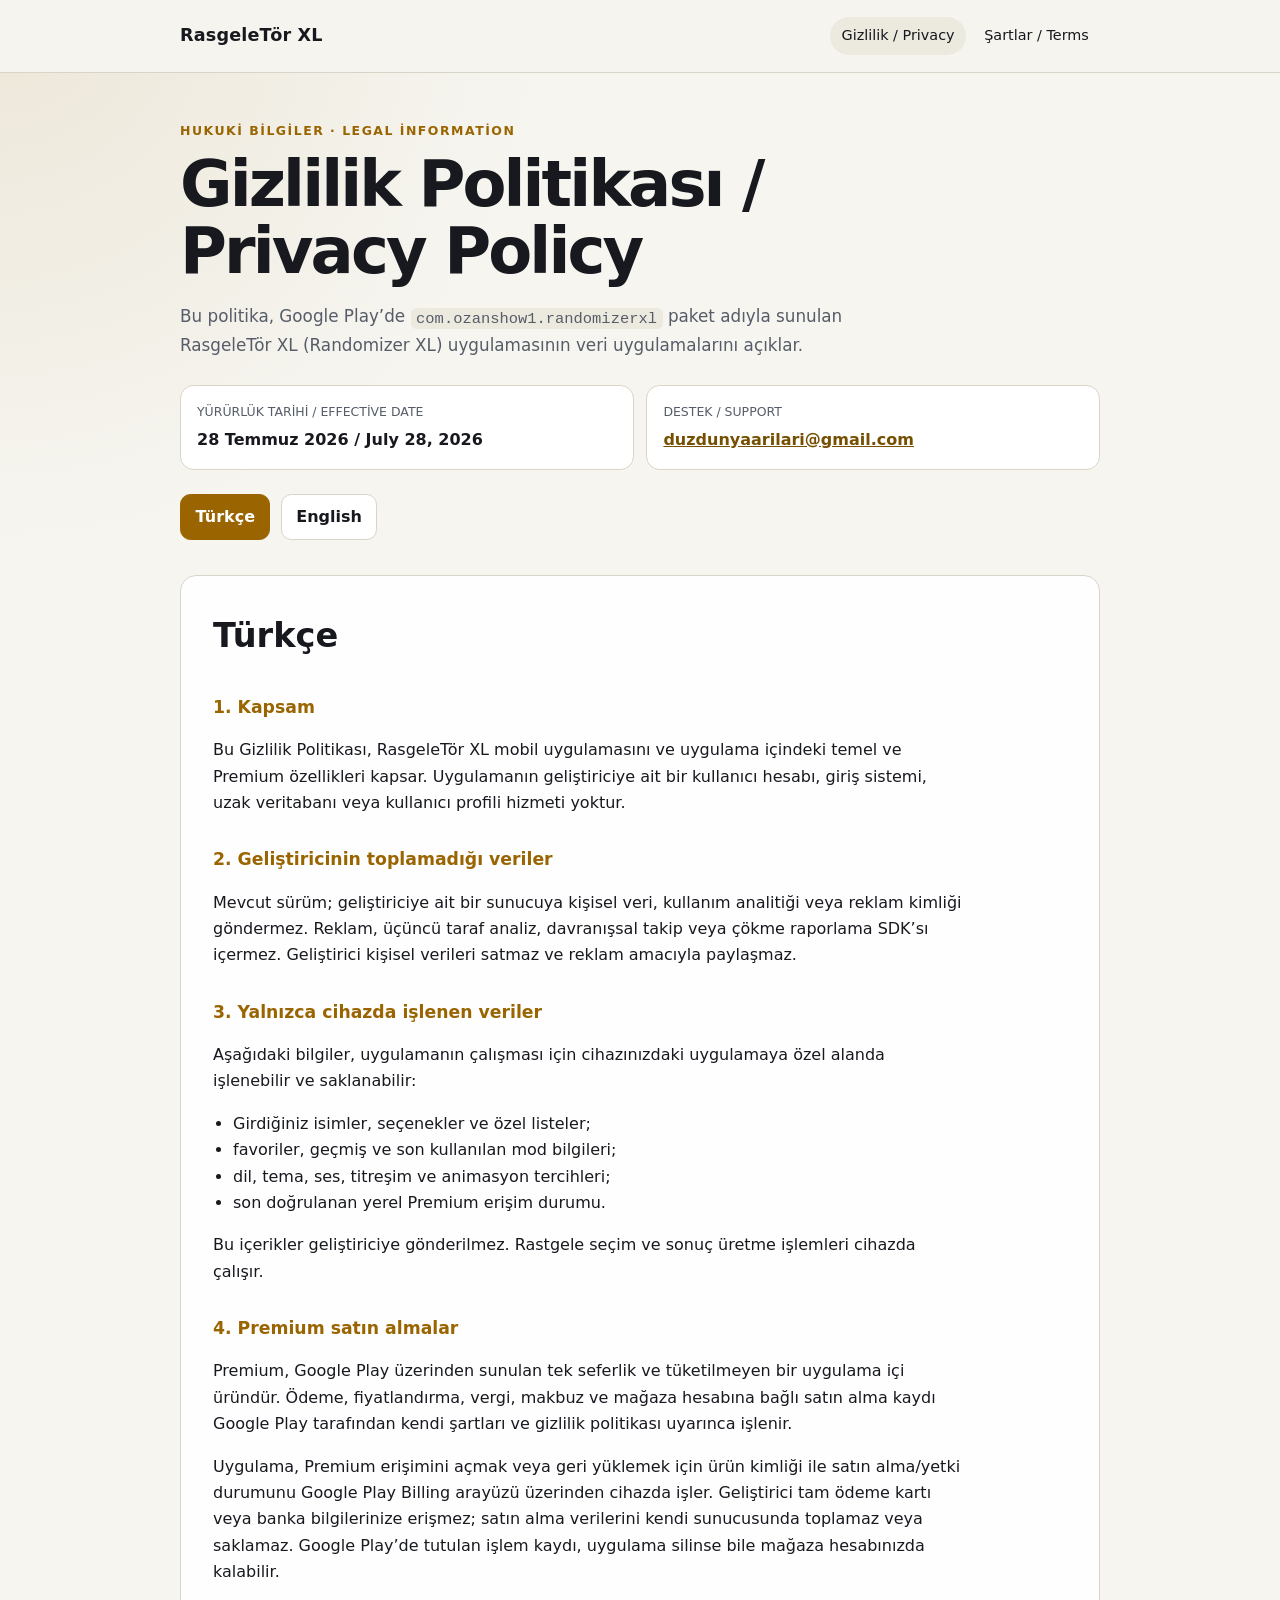
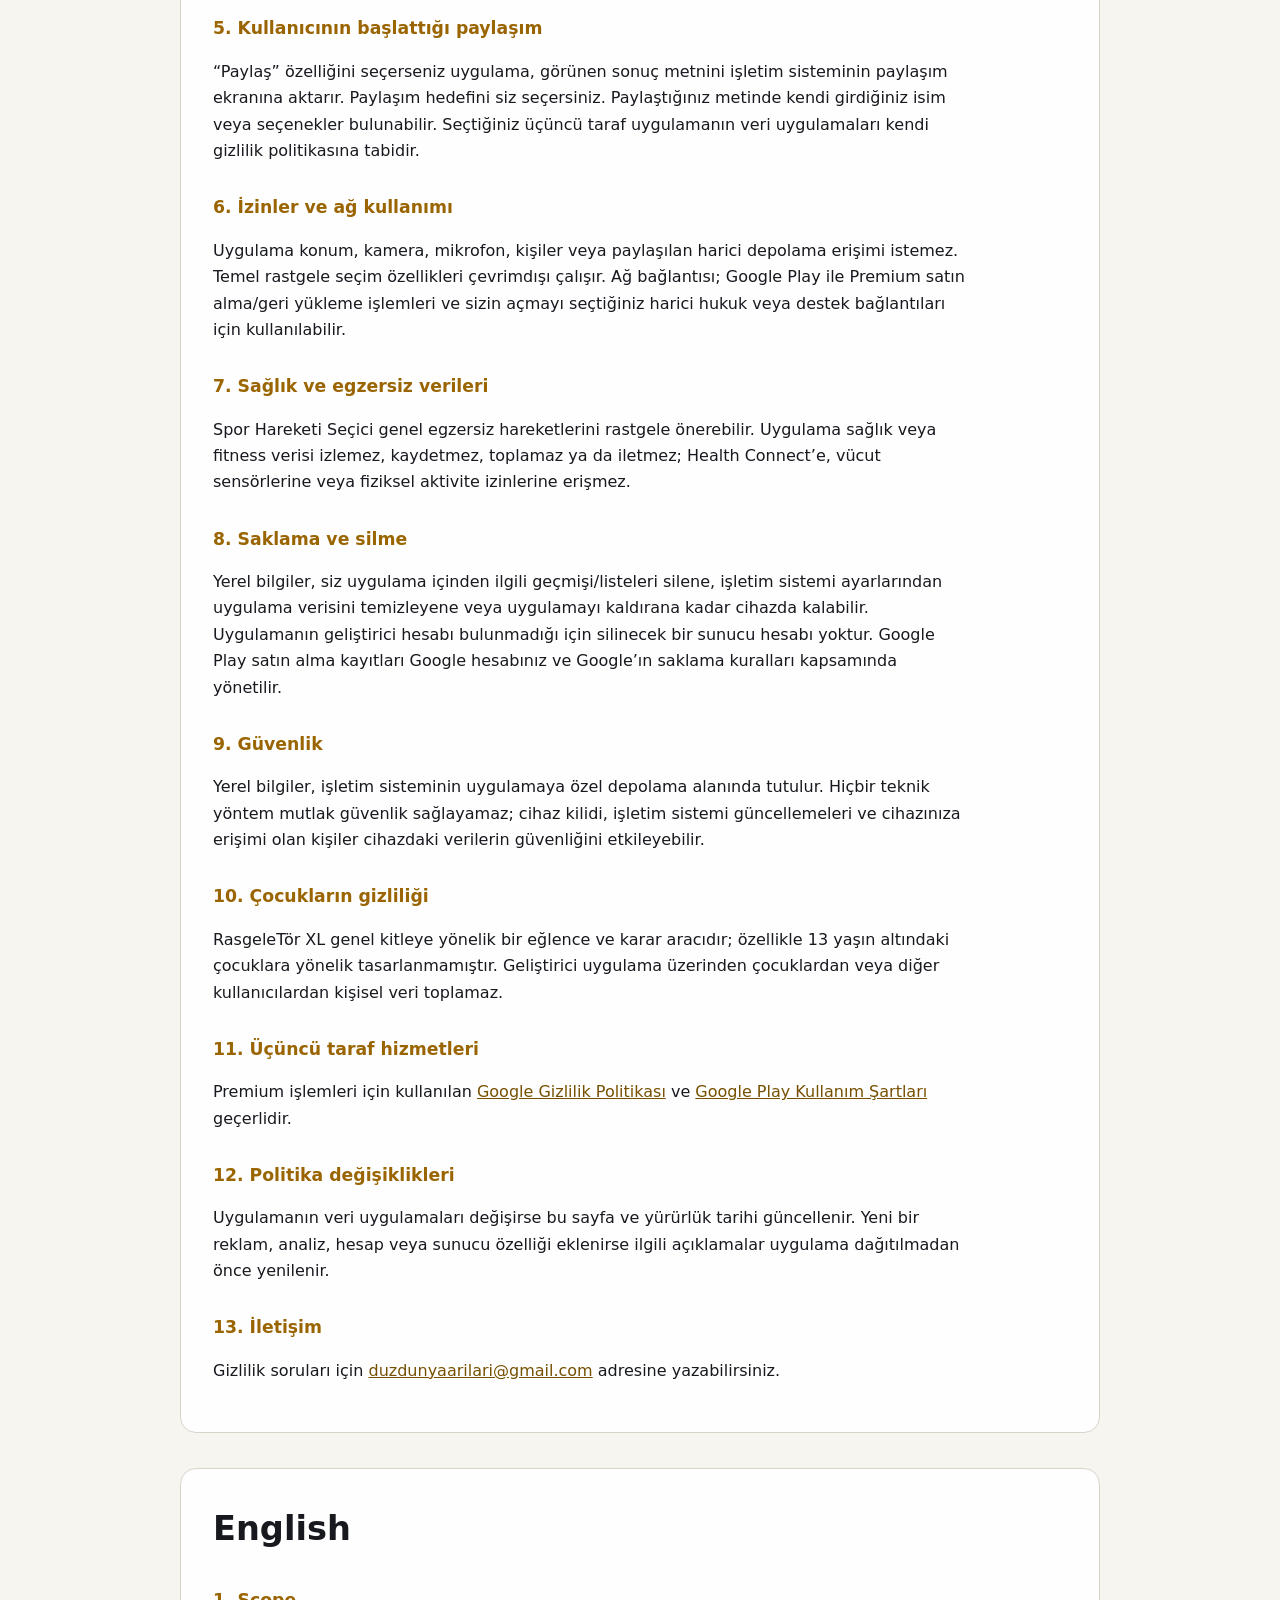
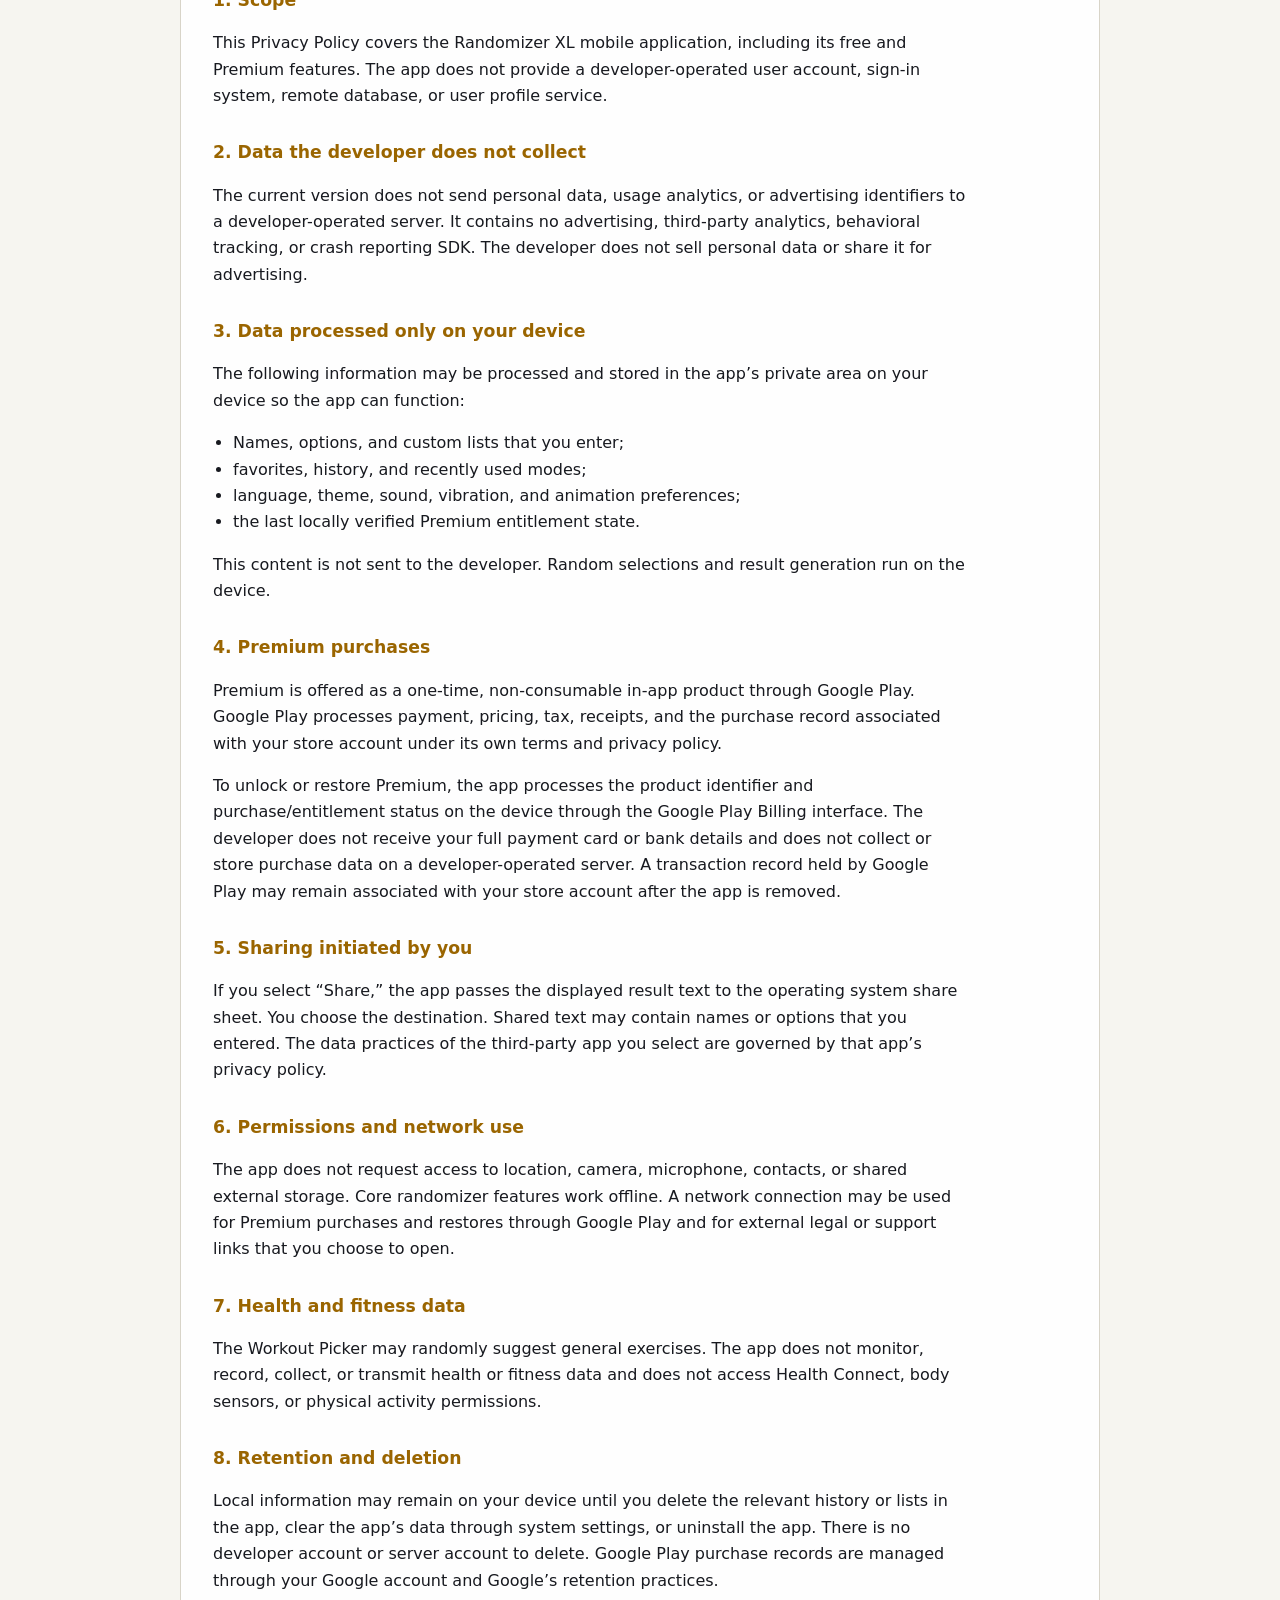
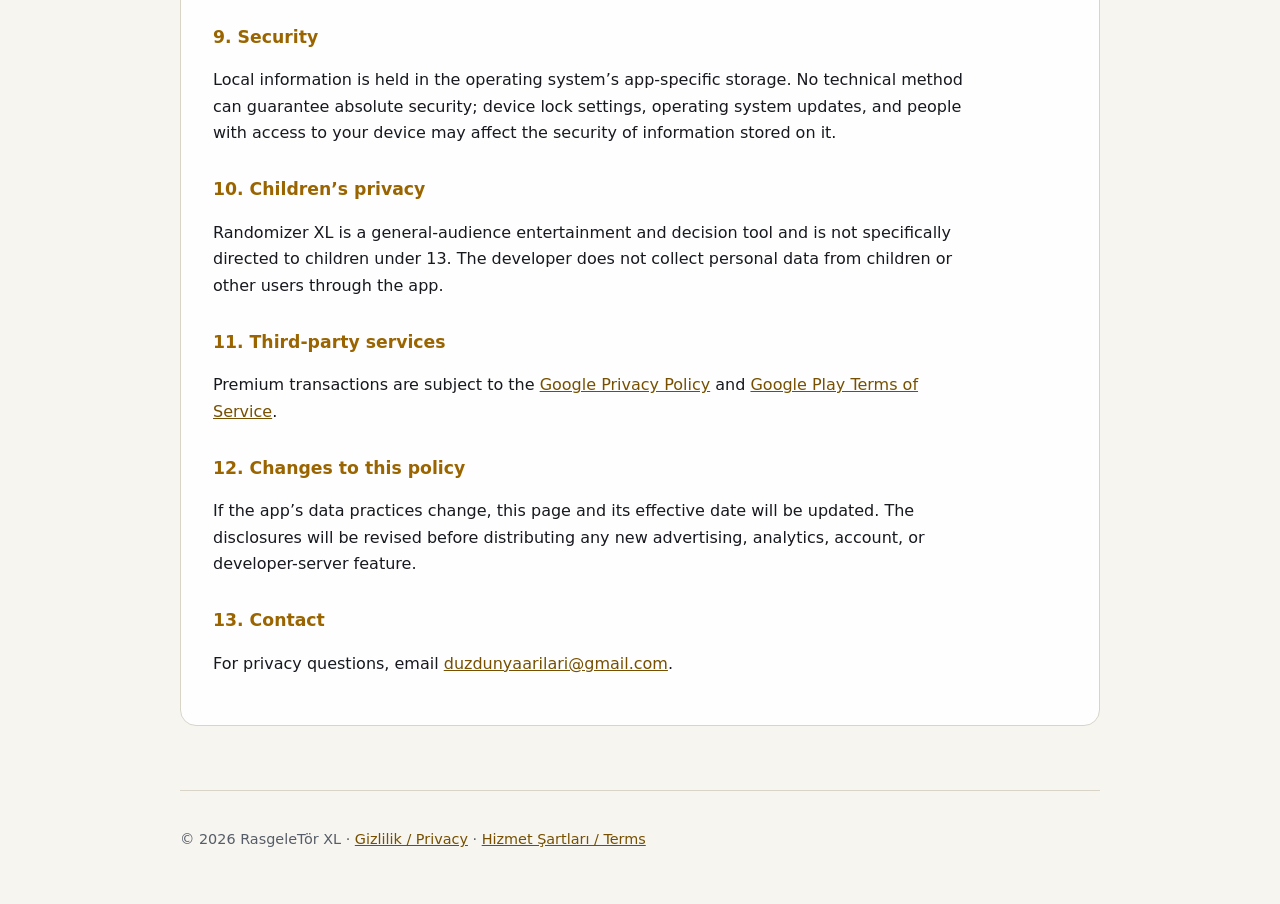
==== index.html @ ddd95c04 "Add RasgeleTor XL legal pages" ====
<!doctype html>
<html lang="tr">
  <head>
    <meta charset="utf-8" />
    <meta name="viewport" content="width=device-width, initial-scale=1" />
    <meta name="robots" content="noindex, nofollow, noarchive" />
    <meta
      name="description"
      content="RasgeleTör XL / Randomizer XL Gizlilik Politikası ve veri uygulamaları."
    />
    <title>Gizlilik Politikası / Privacy Policy — RasgeleTör XL</title>
    <link rel="stylesheet" href="assets/legal.css" />
  </head>
  <body>
    <a class="skip-link" href="#content">İçeriğe geç / Skip to content</a>
    <header class="site-header">
      <div class="site-header__inner">
        <a class="brand" href="./">RasgeleTör XL</a>
        <nav aria-label="Hukuki sayfalar / Legal pages">
          <a href="./" aria-current="page">Gizlilik / Privacy</a>
          <a href="terms.html">Şartlar / Terms</a>
        </nav>
      </div>
    </header>

    <main id="content">
      <section class="hero" aria-labelledby="page-title">
        <p class="eyebrow">Hukuki bilgiler · Legal information</p>
        <h1 id="page-title">Gizlilik Politikası / Privacy Policy</h1>
        <p class="lead">
          Bu politika, Google Play’de <code>com.ozanshow1.randomizerxl</code>
          paket adıyla sunulan RasgeleTör XL (Randomizer XL) uygulamasının veri
          uygulamalarını açıklar.
        </p>
        <div class="meta-grid">
          <div class="meta-card">
            <span>Yürürlük tarihi / Effective date</span>
            <strong>28 Temmuz 2026 / July 28, 2026</strong>
          </div>
          <div class="meta-card">
            <span>Destek / Support</span>
            <strong><a href="mailto:duzdunyaarilari@gmail.com">duzdunyaarilari@gmail.com</a></strong>
          </div>
        </div>
        <div class="language-jump" aria-label="Dil seçimi / Language selection">
          <a class="button button--accent" href="#turkce">Türkçe</a>
          <a class="button" href="#english" lang="en">English</a>
        </div>
      </section>

      <article id="turkce" class="policy-section" lang="tr">
        <h2>Türkçe</h2>

        <h3>1. Kapsam</h3>
        <p>
          Bu Gizlilik Politikası, RasgeleTör XL mobil uygulamasını ve uygulama
          içindeki temel ve Premium özellikleri kapsar. Uygulamanın geliştiriciye
          ait bir kullanıcı hesabı, giriş sistemi, uzak veritabanı veya kullanıcı
          profili hizmeti yoktur.
        </p>

        <h3>2. Geliştiricinin toplamadığı veriler</h3>
        <p>
          Mevcut sürüm; geliştiriciye ait bir sunucuya kişisel veri, kullanım
          analitiği veya reklam kimliği göndermez. Reklam, üçüncü taraf analiz,
          davranışsal takip veya çökme raporlama SDK’sı içermez. Geliştirici
          kişisel verileri satmaz ve reklam amacıyla paylaşmaz.
        </p>

        <h3>3. Yalnızca cihazda işlenen veriler</h3>
        <p>
          Aşağıdaki bilgiler, uygulamanın çalışması için cihazınızdaki uygulamaya
          özel alanda işlenebilir ve saklanabilir:
        </p>
        <ul>
          <li>Girdiğiniz isimler, seçenekler ve özel listeler;</li>
          <li>favoriler, geçmiş ve son kullanılan mod bilgileri;</li>
          <li>dil, tema, ses, titreşim ve animasyon tercihleri;</li>
          <li>son doğrulanan yerel Premium erişim durumu.</li>
        </ul>
        <p>
          Bu içerikler geliştiriciye gönderilmez. Rastgele seçim ve sonuç üretme
          işlemleri cihazda çalışır.
        </p>

        <h3>4. Premium satın almalar</h3>
        <p>
          Premium, Google Play üzerinden sunulan tek seferlik ve tüketilmeyen bir
          uygulama içi üründür. Ödeme, fiyatlandırma, vergi, makbuz ve mağaza
          hesabına bağlı satın alma kaydı Google Play tarafından kendi şartları
          ve gizlilik politikası uyarınca işlenir.
        </p>
        <p>
          Uygulama, Premium erişimini açmak veya geri yüklemek için ürün kimliği
          ile satın alma/yetki durumunu Google Play Billing arayüzü üzerinden
          cihazda işler. Geliştirici tam ödeme kartı veya banka bilgilerinize
          erişmez; satın alma verilerini kendi sunucusunda toplamaz veya saklamaz.
          Google Play’de tutulan işlem kaydı, uygulama silinse bile mağaza
          hesabınızda kalabilir.
        </p>

        <h3>5. Kullanıcının başlattığı paylaşım</h3>
        <p>
          “Paylaş” özelliğini seçerseniz uygulama, görünen sonuç metnini işletim
          sisteminin paylaşım ekranına aktarır. Paylaşım hedefini siz seçersiniz.
          Paylaştığınız metinde kendi girdiğiniz isim veya seçenekler bulunabilir.
          Seçtiğiniz üçüncü taraf uygulamanın veri uygulamaları kendi gizlilik
          politikasına tabidir.
        </p>

        <h3>6. İzinler ve ağ kullanımı</h3>
        <p>
          Uygulama konum, kamera, mikrofon, kişiler veya paylaşılan harici
          depolama erişimi istemez. Temel rastgele seçim özellikleri çevrimdışı
          çalışır. Ağ bağlantısı; Google Play ile Premium satın alma/geri yükleme
          işlemleri ve sizin açmayı seçtiğiniz harici hukuk veya destek
          bağlantıları için kullanılabilir.
        </p>

        <h3>7. Sağlık ve egzersiz verileri</h3>
        <p>
          Spor Hareketi Seçici genel egzersiz hareketlerini rastgele önerebilir.
          Uygulama sağlık veya fitness verisi izlemez, kaydetmez, toplamaz ya da
          iletmez; Health Connect’e, vücut sensörlerine veya fiziksel aktivite
          izinlerine erişmez.
        </p>

        <h3>8. Saklama ve silme</h3>
        <p>
          Yerel bilgiler, siz uygulama içinden ilgili geçmişi/listeleri silene,
          işletim sistemi ayarlarından uygulama verisini temizleyene veya
          uygulamayı kaldırana kadar cihazda kalabilir. Uygulamanın geliştirici
          hesabı bulunmadığı için silinecek bir sunucu hesabı yoktur. Google Play
          satın alma kayıtları Google hesabınız ve Google’ın saklama kuralları
          kapsamında yönetilir.
        </p>

        <h3>9. Güvenlik</h3>
        <p>
          Yerel bilgiler, işletim sisteminin uygulamaya özel depolama alanında
          tutulur. Hiçbir teknik yöntem mutlak güvenlik sağlayamaz; cihaz kilidi,
          işletim sistemi güncellemeleri ve cihazınıza erişimi olan kişiler
          cihazdaki verilerin güvenliğini etkileyebilir.
        </p>

        <h3>10. Çocukların gizliliği</h3>
        <p>
          RasgeleTör XL genel kitleye yönelik bir eğlence ve karar aracıdır;
          özellikle 13 yaşın altındaki çocuklara yönelik tasarlanmamıştır.
          Geliştirici uygulama üzerinden çocuklardan veya diğer kullanıcılardan
          kişisel veri toplamaz.
        </p>

        <h3>11. Üçüncü taraf hizmetleri</h3>
        <p>
          Premium işlemleri için kullanılan
          <a href="https://policies.google.com/privacy" rel="noopener noreferrer"
            >Google Gizlilik Politikası</a
          >
          ve
          <a href="https://play.google.com/about/play-terms/" rel="noopener noreferrer"
            >Google Play Kullanım Şartları</a
          >
          geçerlidir.
        </p>

        <h3>12. Politika değişiklikleri</h3>
        <p>
          Uygulamanın veri uygulamaları değişirse bu sayfa ve yürürlük tarihi
          güncellenir. Yeni bir reklam, analiz, hesap veya sunucu özelliği
          eklenirse ilgili açıklamalar uygulama dağıtılmadan önce yenilenir.
        </p>

        <h3>13. İletişim</h3>
        <p>
          Gizlilik soruları için
          <a href="mailto:duzdunyaarilari@gmail.com">duzdunyaarilari@gmail.com</a>
          adresine yazabilirsiniz.
        </p>
      </article>

      <article id="english" class="policy-section" lang="en">
        <h2>English</h2>

        <h3>1. Scope</h3>
        <p>
          This Privacy Policy covers the Randomizer XL mobile application,
          including its free and Premium features. The app does not provide a
          developer-operated user account, sign-in system, remote database, or
          user profile service.
        </p>

        <h3>2. Data the developer does not collect</h3>
        <p>
          The current version does not send personal data, usage analytics, or
          advertising identifiers to a developer-operated server. It contains no
          advertising, third-party analytics, behavioral tracking, or crash
          reporting SDK. The developer does not sell personal data or share it
          for advertising.
        </p>

        <h3>3. Data processed only on your device</h3>
        <p>
          The following information may be processed and stored in the app’s
          private area on your device so the app can function:
        </p>
        <ul>
          <li>Names, options, and custom lists that you enter;</li>
          <li>favorites, history, and recently used modes;</li>
          <li>language, theme, sound, vibration, and animation preferences;</li>
          <li>the last locally verified Premium entitlement state.</li>
        </ul>
        <p>
          This content is not sent to the developer. Random selections and result
          generation run on the device.
        </p>

        <h3>4. Premium purchases</h3>
        <p>
          Premium is offered as a one-time, non-consumable in-app product through
          Google Play. Google Play processes payment, pricing, tax, receipts, and
          the purchase record associated with your store account under its own
          terms and privacy policy.
        </p>
        <p>
          To unlock or restore Premium, the app processes the product identifier
          and purchase/entitlement status on the device through the Google Play
          Billing interface. The developer does not receive your full payment
          card or bank details and does not collect or store purchase data on a
          developer-operated server. A transaction record held by Google Play may
          remain associated with your store account after the app is removed.
        </p>

        <h3>5. Sharing initiated by you</h3>
        <p>
          If you select “Share,” the app passes the displayed result text to the
          operating system share sheet. You choose the destination. Shared text
          may contain names or options that you entered. The data practices of
          the third-party app you select are governed by that app’s privacy
          policy.
        </p>

        <h3>6. Permissions and network use</h3>
        <p>
          The app does not request access to location, camera, microphone,
          contacts, or shared external storage. Core randomizer features work
          offline. A network connection may be used for Premium purchases and
          restores through Google Play and for external legal or support links
          that you choose to open.
        </p>

        <h3>7. Health and fitness data</h3>
        <p>
          The Workout Picker may randomly suggest general exercises. The app
          does not monitor, record, collect, or transmit health or fitness data
          and does not access Health Connect, body sensors, or physical activity
          permissions.
        </p>

        <h3>8. Retention and deletion</h3>
        <p>
          Local information may remain on your device until you delete the
          relevant history or lists in the app, clear the app’s data through
          system settings, or uninstall the app. There is no developer account
          or server account to delete. Google Play purchase records are managed
          through your Google account and Google’s retention practices.
        </p>

        <h3>9. Security</h3>
        <p>
          Local information is held in the operating system’s app-specific
          storage. No technical method can guarantee absolute security; device
          lock settings, operating system updates, and people with access to your
          device may affect the security of information stored on it.
        </p>

        <h3>10. Children’s privacy</h3>
        <p>
          Randomizer XL is a general-audience entertainment and decision tool
          and is not specifically directed to children under 13. The developer
          does not collect personal data from children or other users through the
          app.
        </p>

        <h3>11. Third-party services</h3>
        <p>
          Premium transactions are subject to the
          <a href="https://policies.google.com/privacy" rel="noopener noreferrer"
            >Google Privacy Policy</a
          >
          and
          <a href="https://play.google.com/about/play-terms/" rel="noopener noreferrer"
            >Google Play Terms of Service</a
          >.
        </p>

        <h3>12. Changes to this policy</h3>
        <p>
          If the app’s data practices change, this page and its effective date
          will be updated. The disclosures will be revised before distributing
          any new advertising, analytics, account, or developer-server feature.
        </p>

        <h3>13. Contact</h3>
        <p>
          For privacy questions, email
          <a href="mailto:duzdunyaarilari@gmail.com">duzdunyaarilari@gmail.com</a>.
        </p>
      </article>
    </main>

    <footer class="site-footer">
      <p>
        © 2026 RasgeleTör XL ·
        <a href="./">Gizlilik / Privacy</a> ·
        <a href="terms.html">Hizmet Şartları / Terms</a>
      </p>
    </footer>
  </body>
</html>
---- assets/legal.css ----
:root {
  color-scheme: light dark;
  --bg: #0f1115;
  --surface: #171a21;
  --surface-soft: #20242d;
  --text: #f7f7f4;
  --muted: #b8bdc7;
  --accent: #f6c453;
  --accent-ink: #211a09;
  --border: #323744;
  --link: #ffd979;
  --max-width: 920px;
}

* {
  box-sizing: border-box;
}

html {
  scroll-behavior: smooth;
}

body {
  margin: 0;
  background:
    radial-gradient(circle at top left, rgba(246, 196, 83, 0.12), transparent 34rem),
    var(--bg);
  color: var(--text);
  font-family:
    Inter, ui-sans-serif, system-ui, -apple-system, BlinkMacSystemFont, "Segoe UI",
    sans-serif;
  line-height: 1.65;
}

a {
  color: var(--link);
}

a:hover,
a:focus-visible {
  text-decoration-thickness: 2px;
  text-underline-offset: 3px;
}

.skip-link {
  position: absolute;
  top: -4rem;
  left: 1rem;
  z-index: 10;
  padding: 0.75rem 1rem;
  border-radius: 0.5rem;
  background: var(--accent);
  color: var(--accent-ink);
  font-weight: 700;
}

.skip-link:focus {
  top: 1rem;
}

.site-header {
  border-bottom: 1px solid var(--border);
  background: rgba(15, 17, 21, 0.92);
}

.site-header__inner,
main,
.site-footer {
  width: min(calc(100% - 2rem), var(--max-width));
  margin-inline: auto;
}

.site-header__inner {
  display: flex;
  align-items: center;
  justify-content: space-between;
  gap: 1rem;
  min-height: 4.5rem;
}

.brand {
  color: var(--text);
  font-size: 1.1rem;
  font-weight: 800;
  letter-spacing: 0.01em;
  text-decoration: none;
}

nav {
  display: flex;
  flex-wrap: wrap;
  gap: 0.45rem;
}

nav a {
  padding: 0.45rem 0.7rem;
  border-radius: 999px;
  color: var(--text);
  font-size: 0.9rem;
  text-decoration: none;
}

nav a[aria-current="page"],
nav a:hover {
  background: var(--surface-soft);
}

main {
  padding-block: 3rem 4rem;
}

.hero {
  margin-bottom: 2rem;
}

.eyebrow {
  margin: 0 0 0.6rem;
  color: var(--accent);
  font-size: 0.78rem;
  font-weight: 800;
  letter-spacing: 0.12em;
  text-transform: uppercase;
}

h1 {
  max-width: 18ch;
  margin: 0;
  font-size: clamp(2.1rem, 6vw, 4rem);
  line-height: 1.04;
  letter-spacing: -0.045em;
}

.lead {
  max-width: 68ch;
  margin: 1.2rem 0 0;
  color: var(--muted);
  font-size: 1.05rem;
}

.meta-grid {
  display: grid;
  grid-template-columns: repeat(auto-fit, minmax(14rem, 1fr));
  gap: 0.8rem;
  margin: 1.6rem 0 0;
}

.meta-card {
  padding: 1rem;
  border: 1px solid var(--border);
  border-radius: 0.85rem;
  background: var(--surface);
}

.meta-card strong,
.meta-card span {
  display: block;
}

.meta-card span {
  margin-bottom: 0.25rem;
  color: var(--muted);
  font-size: 0.78rem;
  text-transform: uppercase;
}

.language-jump {
  display: flex;
  flex-wrap: wrap;
  gap: 0.65rem;
  margin: 1.5rem 0 0;
}

.button {
  display: inline-flex;
  align-items: center;
  min-height: 2.6rem;
  padding: 0.55rem 0.9rem;
  border: 1px solid var(--border);
  border-radius: 0.65rem;
  background: var(--surface);
  color: var(--text);
  font-weight: 700;
  text-decoration: none;
}

.button--accent {
  border-color: var(--accent);
  background: var(--accent);
  color: var(--accent-ink);
}

.policy-section {
  margin-top: 2.2rem;
  padding: clamp(1.2rem, 4vw, 2rem);
  border: 1px solid var(--border);
  border-radius: 1rem;
  background: rgba(23, 26, 33, 0.92);
}

.policy-section h2 {
  margin: 0 0 1rem;
  font-size: clamp(1.5rem, 4vw, 2.1rem);
}

.policy-section h3 {
  margin: 1.8rem 0 0.5rem;
  color: var(--accent);
  font-size: 1.08rem;
}

.policy-section p,
.policy-section li {
  max-width: 74ch;
}

.policy-section ul {
  padding-left: 1.25rem;
}

.notice {
  margin: 1.4rem 0;
  padding: 1rem 1.1rem;
  border-left: 4px solid var(--accent);
  border-radius: 0.4rem;
  background: var(--surface-soft);
}

code {
  padding: 0.12rem 0.35rem;
  border-radius: 0.35rem;
  background: var(--surface-soft);
  font-size: 0.92em;
}

.site-footer {
  padding-block: 1.4rem 2.4rem;
  border-top: 1px solid var(--border);
  color: var(--muted);
  font-size: 0.9rem;
}

@media (max-width: 640px) {
  .site-header__inner {
    align-items: flex-start;
    flex-direction: column;
    padding-block: 0.9rem;
  }

  main {
    padding-top: 2.2rem;
  }
}

@media (prefers-color-scheme: light) {
  :root {
    --bg: #f6f5f0;
    --surface: #ffffff;
    --surface-soft: #ece9df;
    --text: #17191f;
    --muted: #565d68;
    --accent: #9a6500;
    --accent-ink: #ffffff;
    --border: #d8d4c8;
    --link: #765000;
  }

  body {
    background:
      radial-gradient(circle at top left, rgba(154, 101, 0, 0.1), transparent 34rem),
      var(--bg);
  }

  .site-header {
    background: rgba(246, 245, 240, 0.94);
  }

  .policy-section {
    background: rgba(255, 255, 255, 0.94);
  }
}
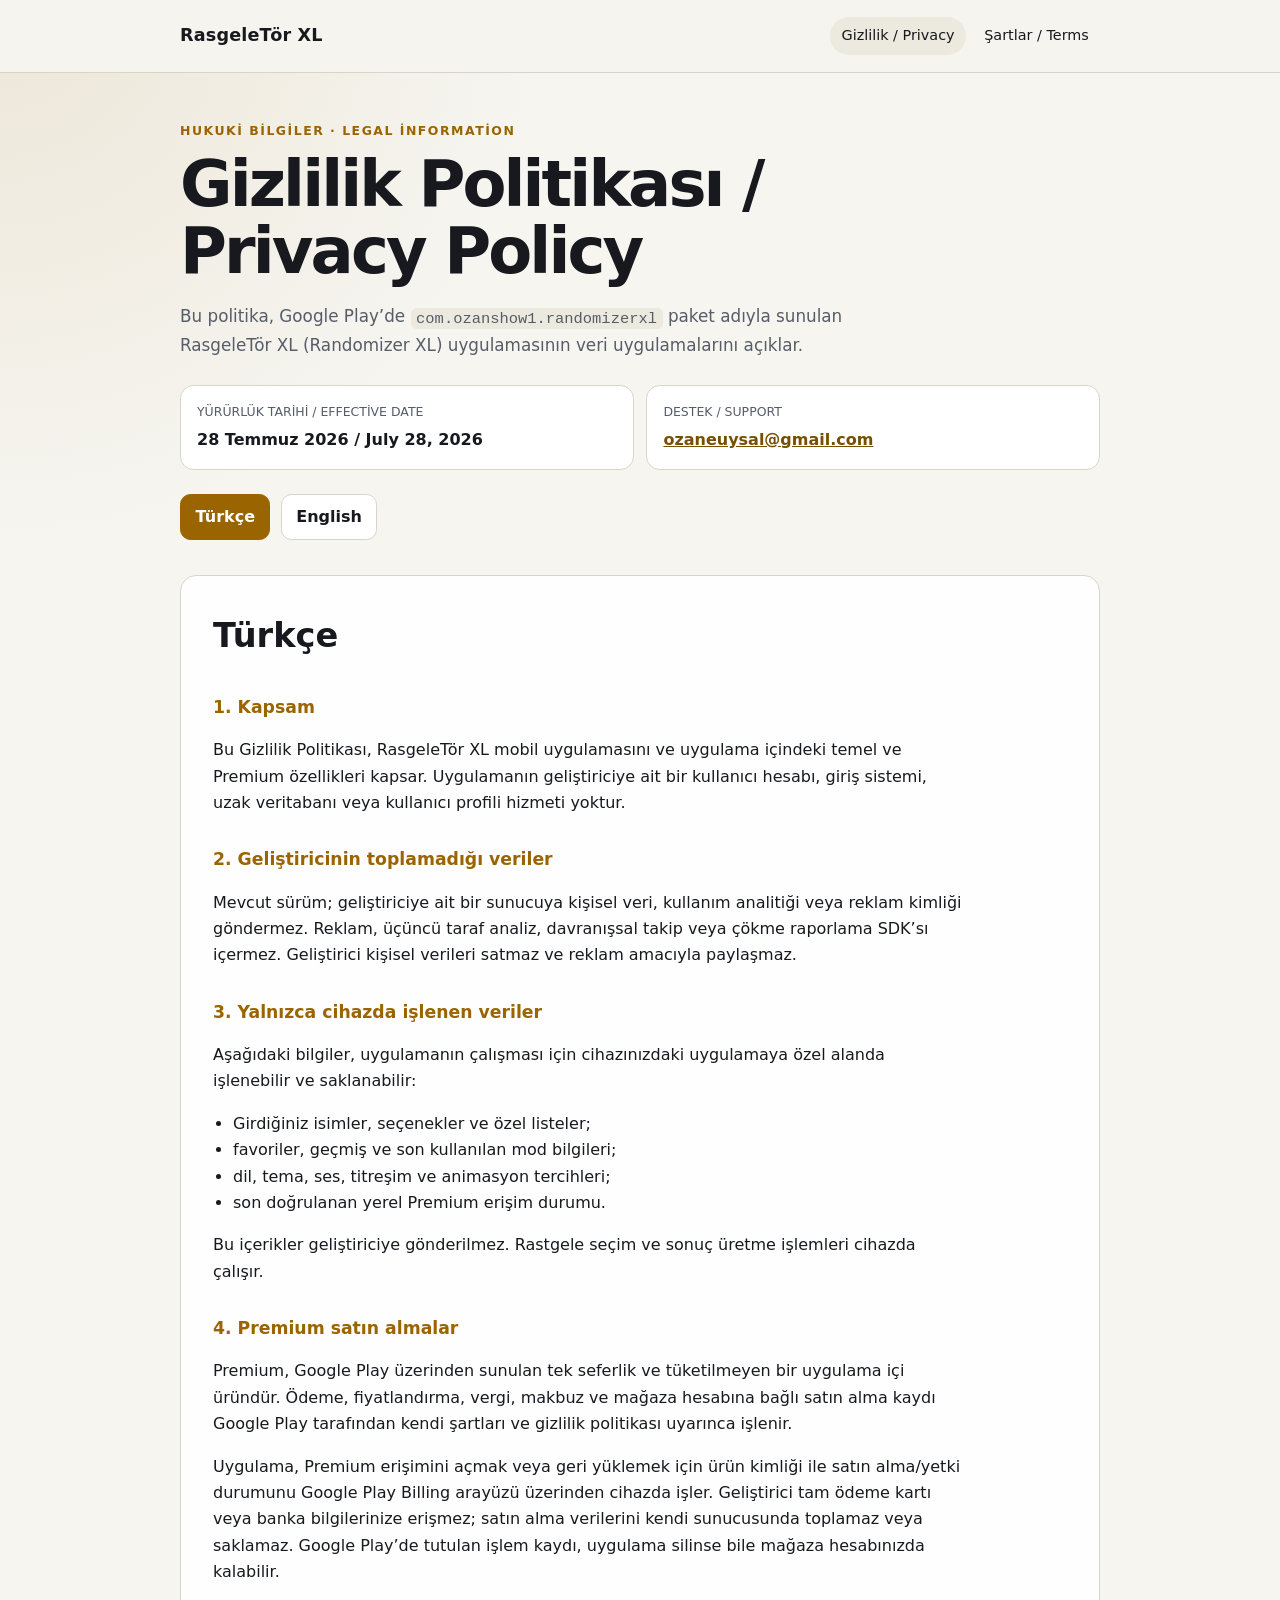
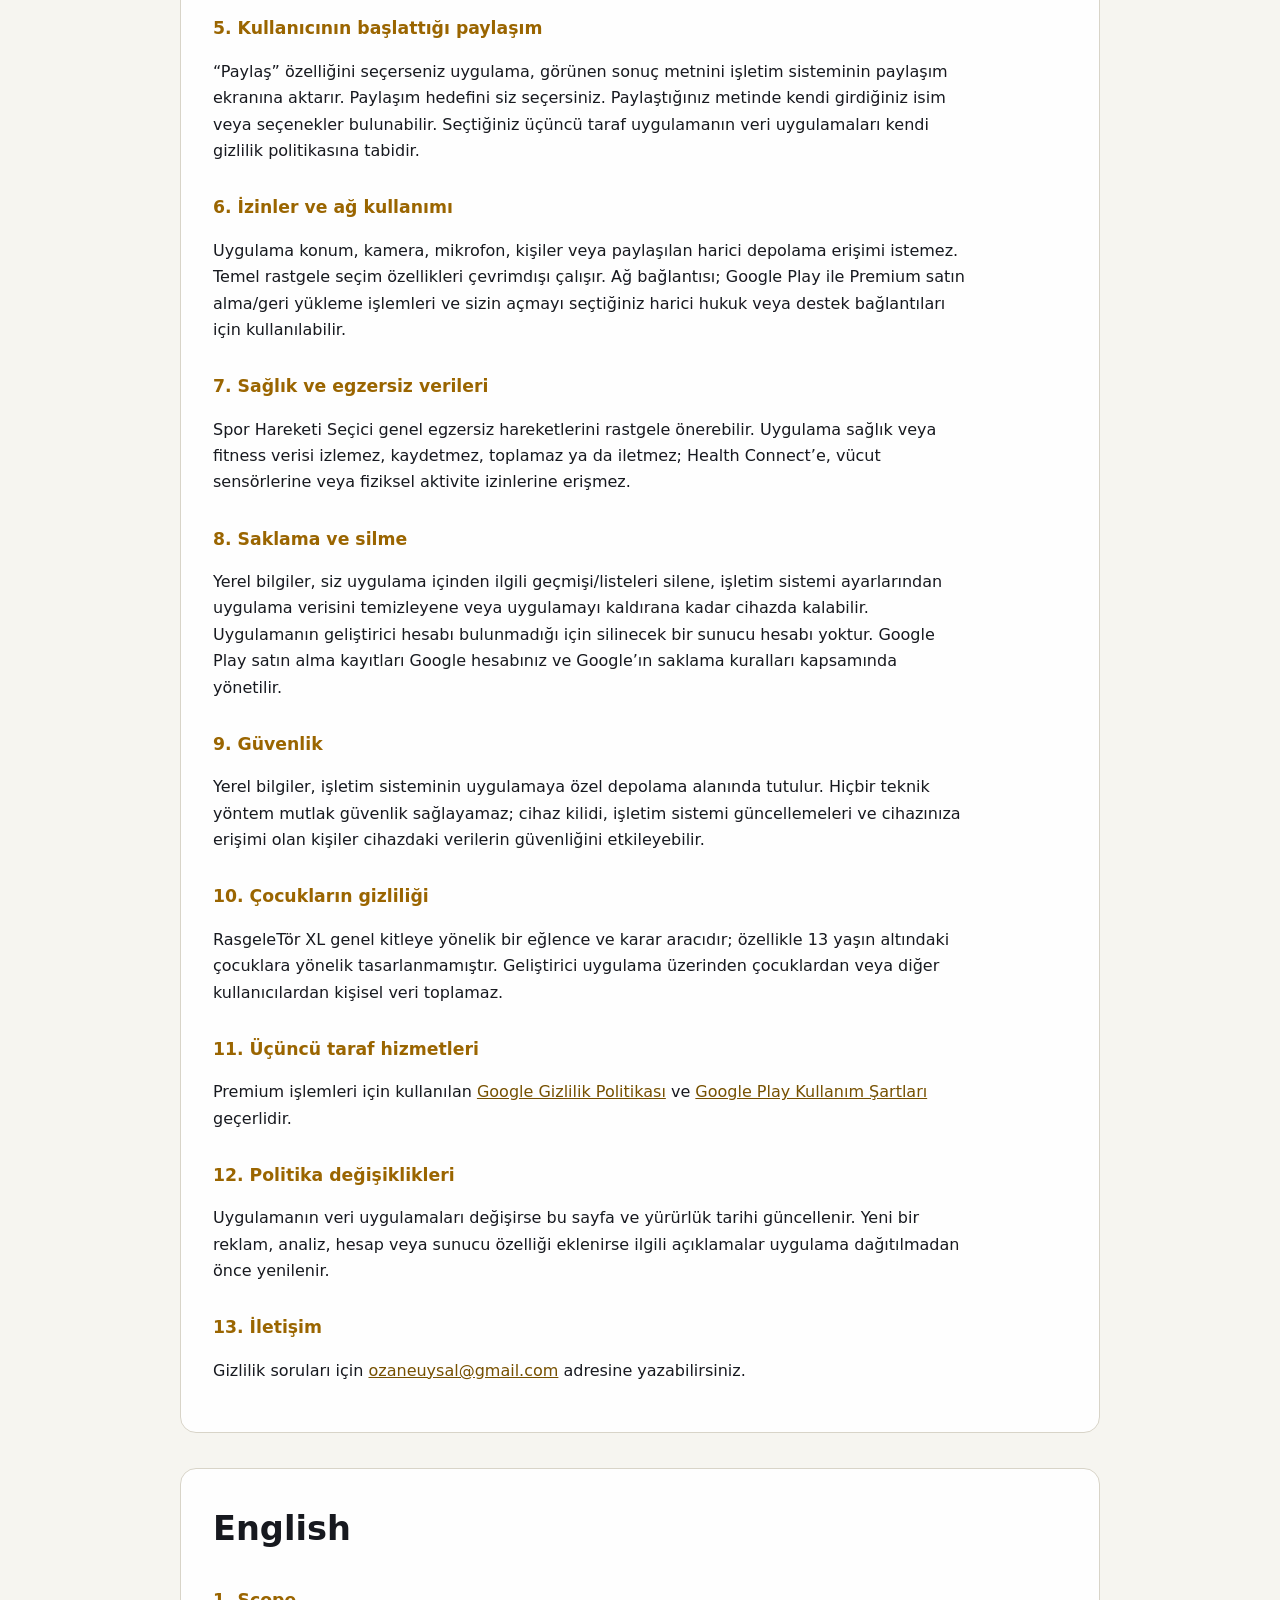
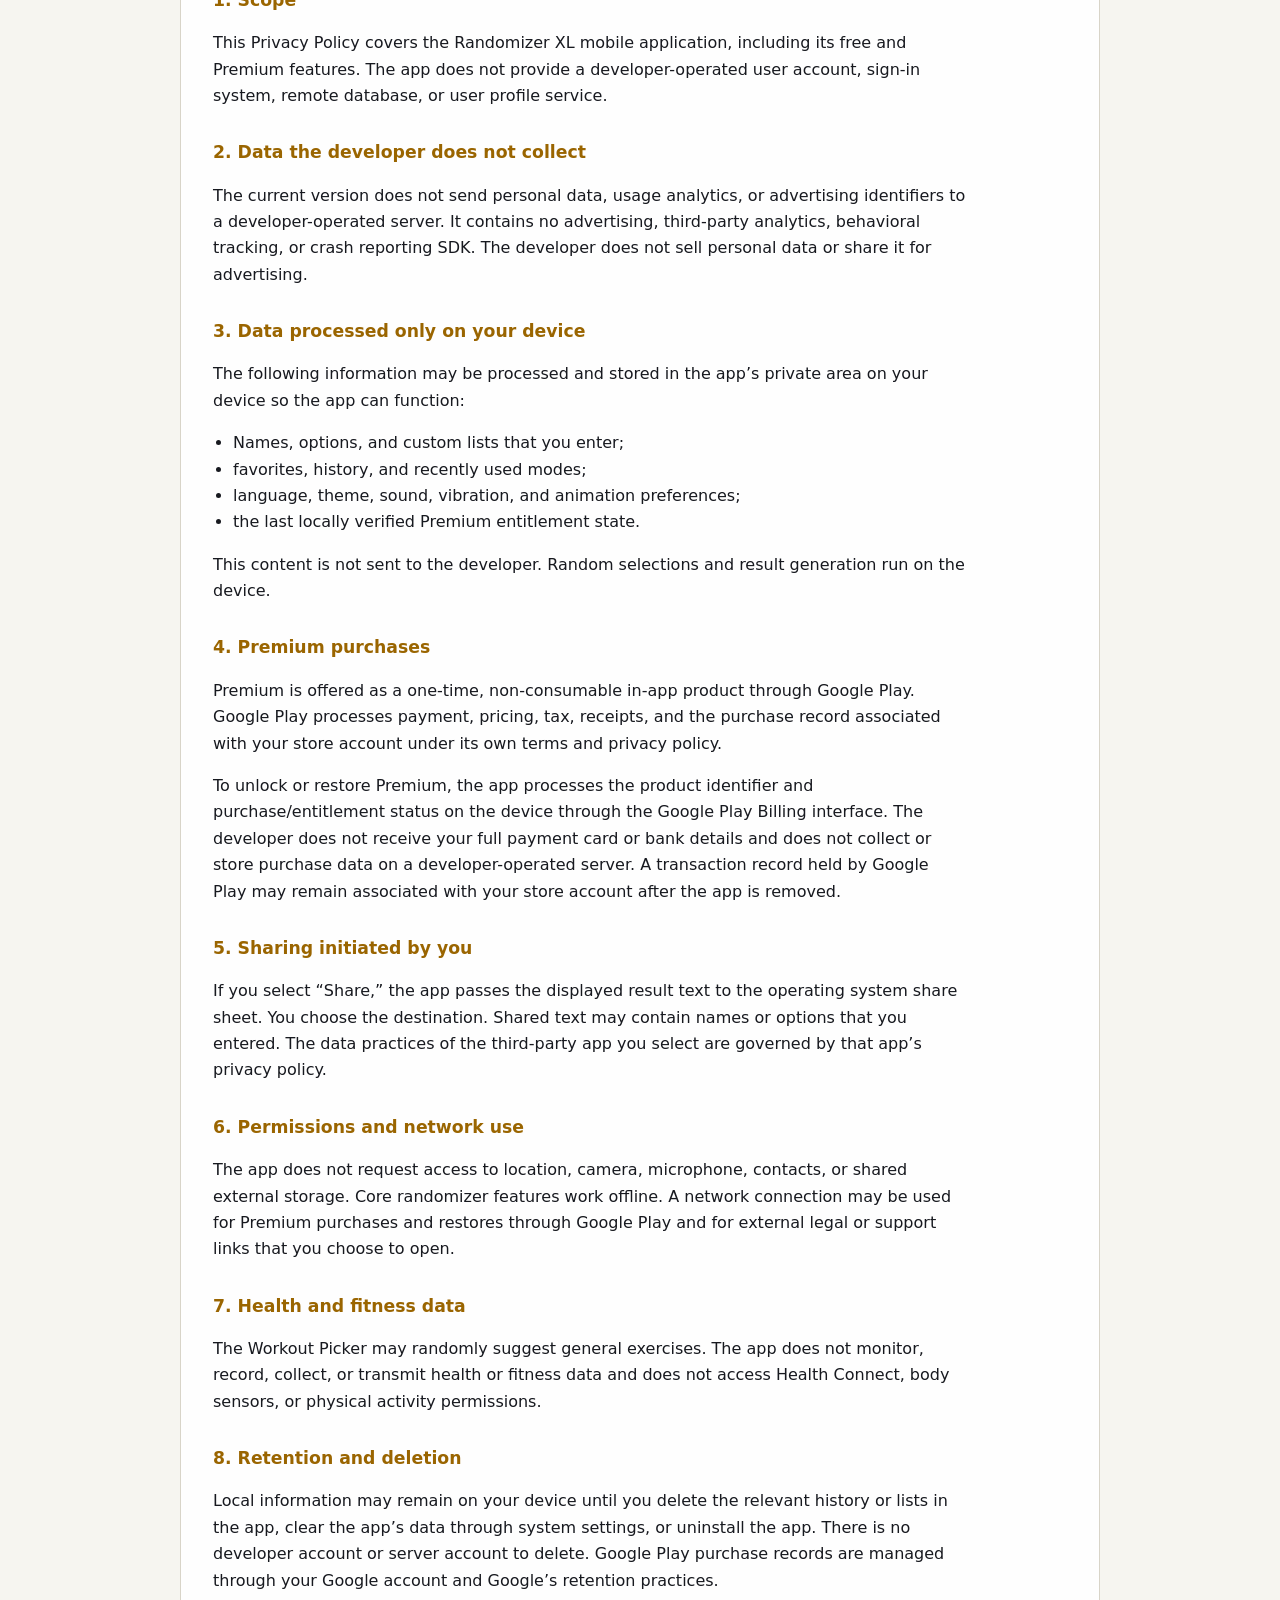
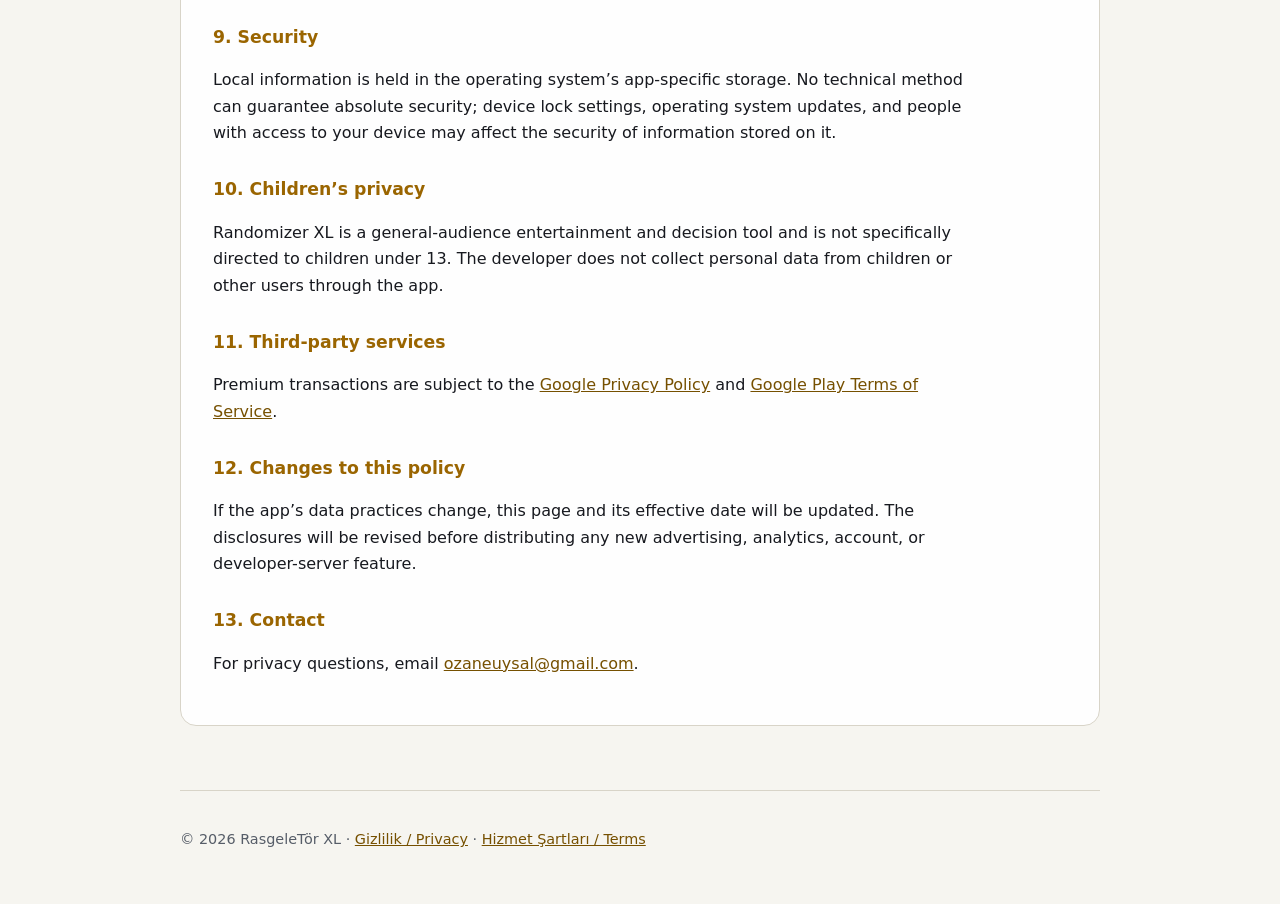
==== commit 958aef19: "Use current contact and clarify no gambling" ====
--- a/index.html
+++ b/index.html
@@ -9,6 +9,7 @@
       content="RasgeleTör XL / Randomizer XL Gizlilik Politikası ve veri uygulamaları."
     />
     <title>Gizlilik Politikası / Privacy Policy — RasgeleTör XL</title>
+    <link rel="icon" href="data:," />
     <link rel="stylesheet" href="assets/legal.css" />
   </head>
   <body>
@@ -39,7 +40,7 @@
           </div>
           <div class="meta-card">
             <span>Destek / Support</span>
-            <strong><a href="mailto:duzdunyaarilari@gmail.com">duzdunyaarilari@gmail.com</a></strong>
+            <strong><a href="mailto:ozaneuysal@gmail.com">ozaneuysal@gmail.com</a></strong>
           </div>
         </div>
         <div class="language-jump" aria-label="Dil seçimi / Language selection">
@@ -174,7 +175,7 @@
         <h3>13. İletişim</h3>
         <p>
           Gizlilik soruları için
-          <a href="mailto:duzdunyaarilari@gmail.com">duzdunyaarilari@gmail.com</a>
+          <a href="mailto:ozaneuysal@gmail.com">ozaneuysal@gmail.com</a>
           adresine yazabilirsiniz.
         </p>
       </article>
@@ -304,7 +305,7 @@
         <h3>13. Contact</h3>
         <p>
           For privacy questions, email
-          <a href="mailto:duzdunyaarilari@gmail.com">duzdunyaarilari@gmail.com</a>.
+          <a href="mailto:ozaneuysal@gmail.com">ozaneuysal@gmail.com</a>.
         </p>
       </article>
     </main>
--- a/assets/legal.css
+++ b/assets/legal.css
@@ -22,6 +22,7 @@
 
 body {
   margin: 0;
+  overflow-x: hidden;
   background:
     radial-gradient(circle at top left, rgba(246, 196, 83, 0.12), transparent 34rem),
     var(--bg);
@@ -128,6 +129,7 @@
   font-size: clamp(2.1rem, 6vw, 4rem);
   line-height: 1.04;
   letter-spacing: -0.045em;
+  overflow-wrap: anywhere;
 }
 
 .lead {
@@ -145,6 +147,7 @@
 }
 
 .meta-card {
+  min-width: 0;
   padding: 1rem;
   border: 1px solid var(--border);
   border-radius: 0.85rem;
@@ -154,6 +157,11 @@
 .meta-card strong,
 .meta-card span {
   display: block;
+}
+
+.meta-card strong,
+.meta-card a {
+  overflow-wrap: anywhere;
 }
 
 .meta-card span {
@@ -190,6 +198,7 @@
 }
 
 .policy-section {
+  min-width: 0;
   margin-top: 2.2rem;
   padding: clamp(1.2rem, 4vw, 2rem);
   border: 1px solid var(--border);
@@ -211,6 +220,7 @@
 .policy-section p,
 .policy-section li {
   max-width: 74ch;
+  overflow-wrap: anywhere;
 }
 
 .policy-section ul {
@@ -230,6 +240,8 @@
   border-radius: 0.35rem;
   background: var(--surface-soft);
   font-size: 0.92em;
+  overflow-wrap: anywhere;
+  white-space: normal;
 }
 
 .site-footer {
@@ -248,6 +260,14 @@
 
   main {
     padding-top: 2.2rem;
+  }
+
+  .meta-grid {
+    grid-template-columns: minmax(0, 1fr);
+  }
+
+  .policy-section {
+    padding: 1.1rem;
   }
 }
 
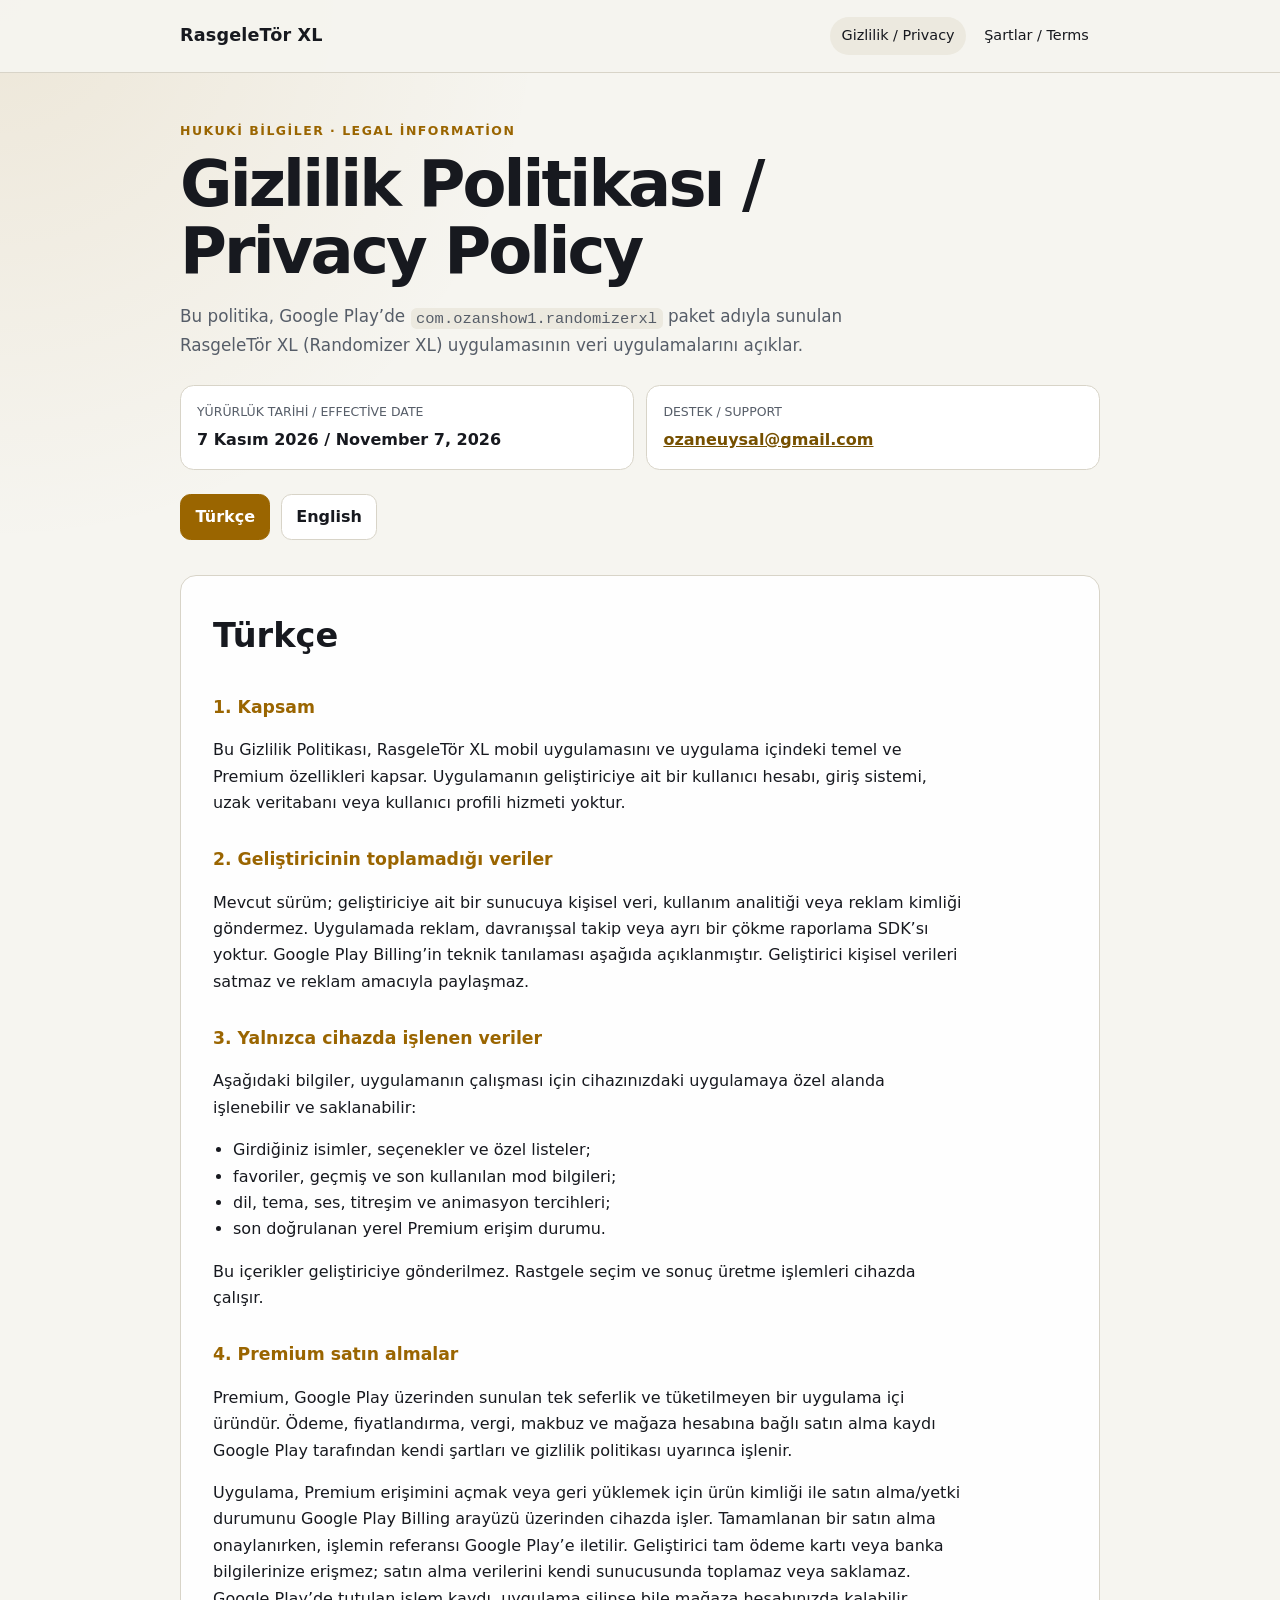
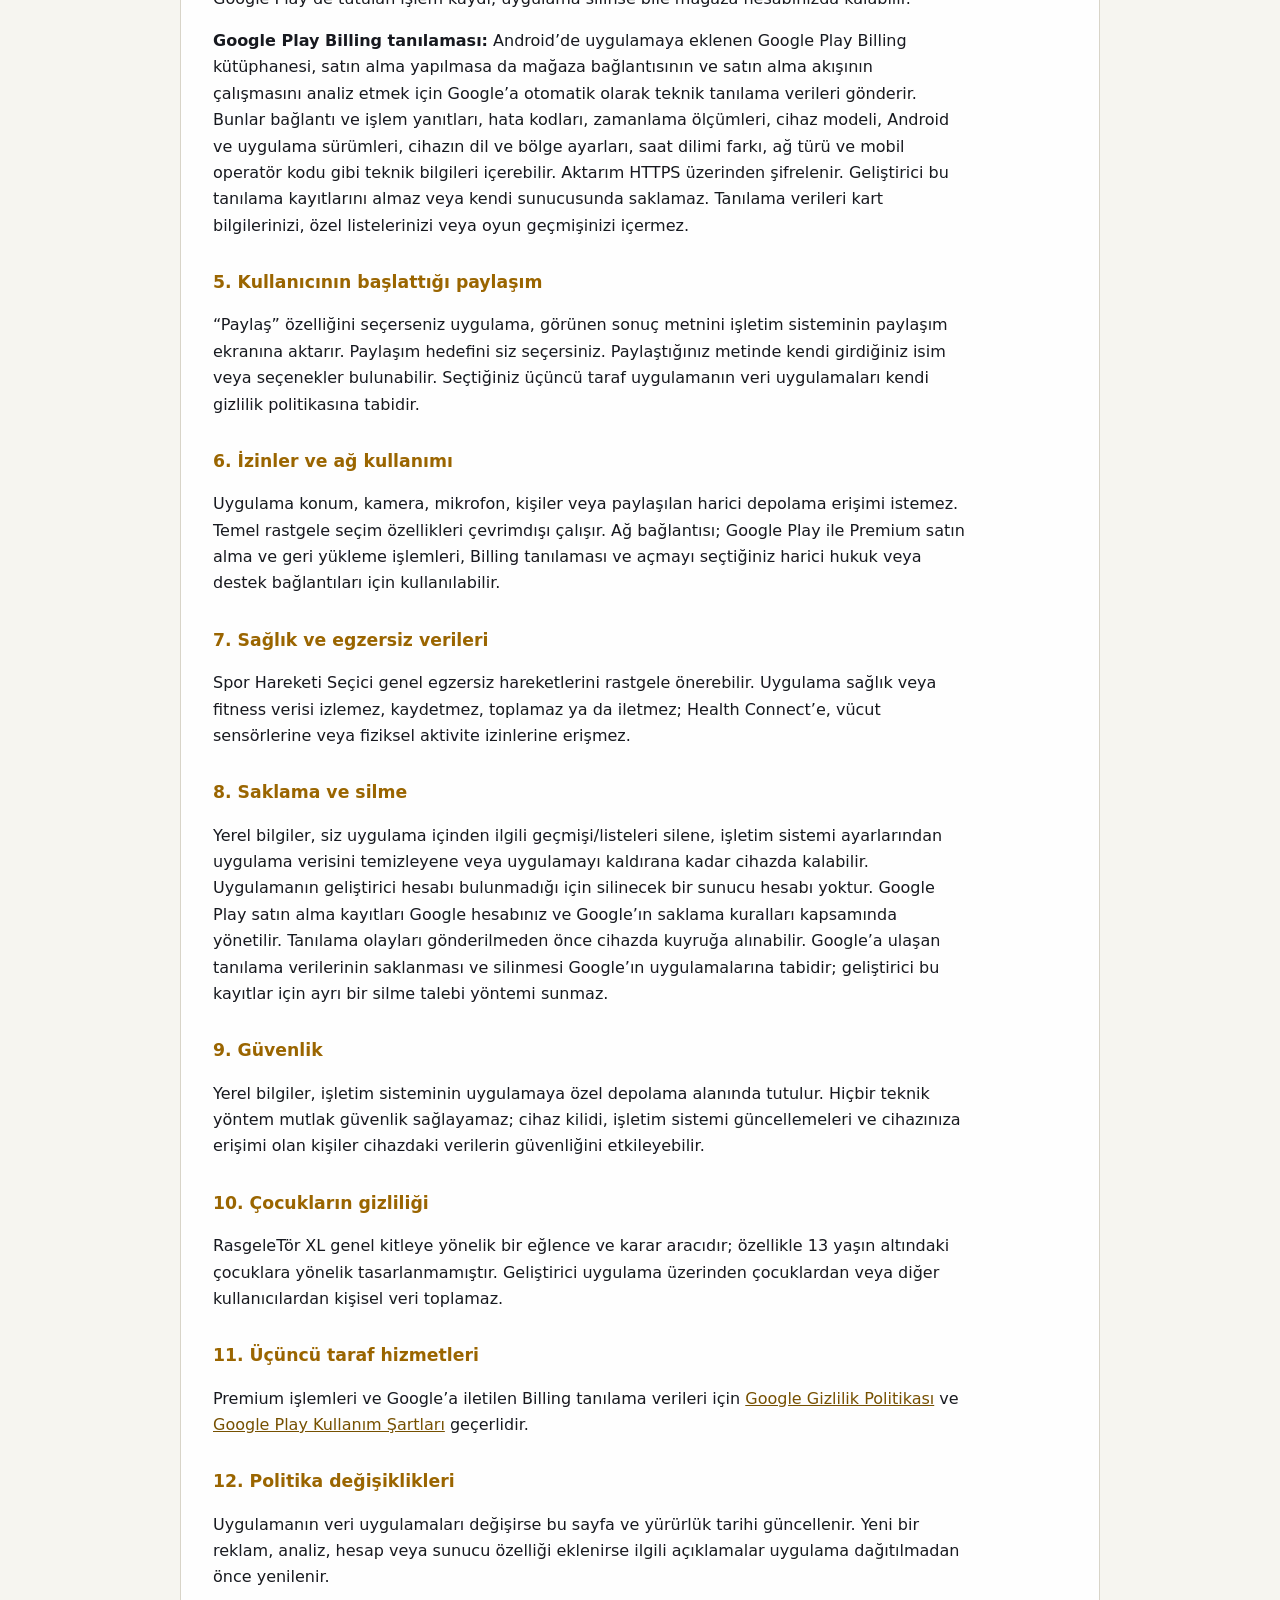
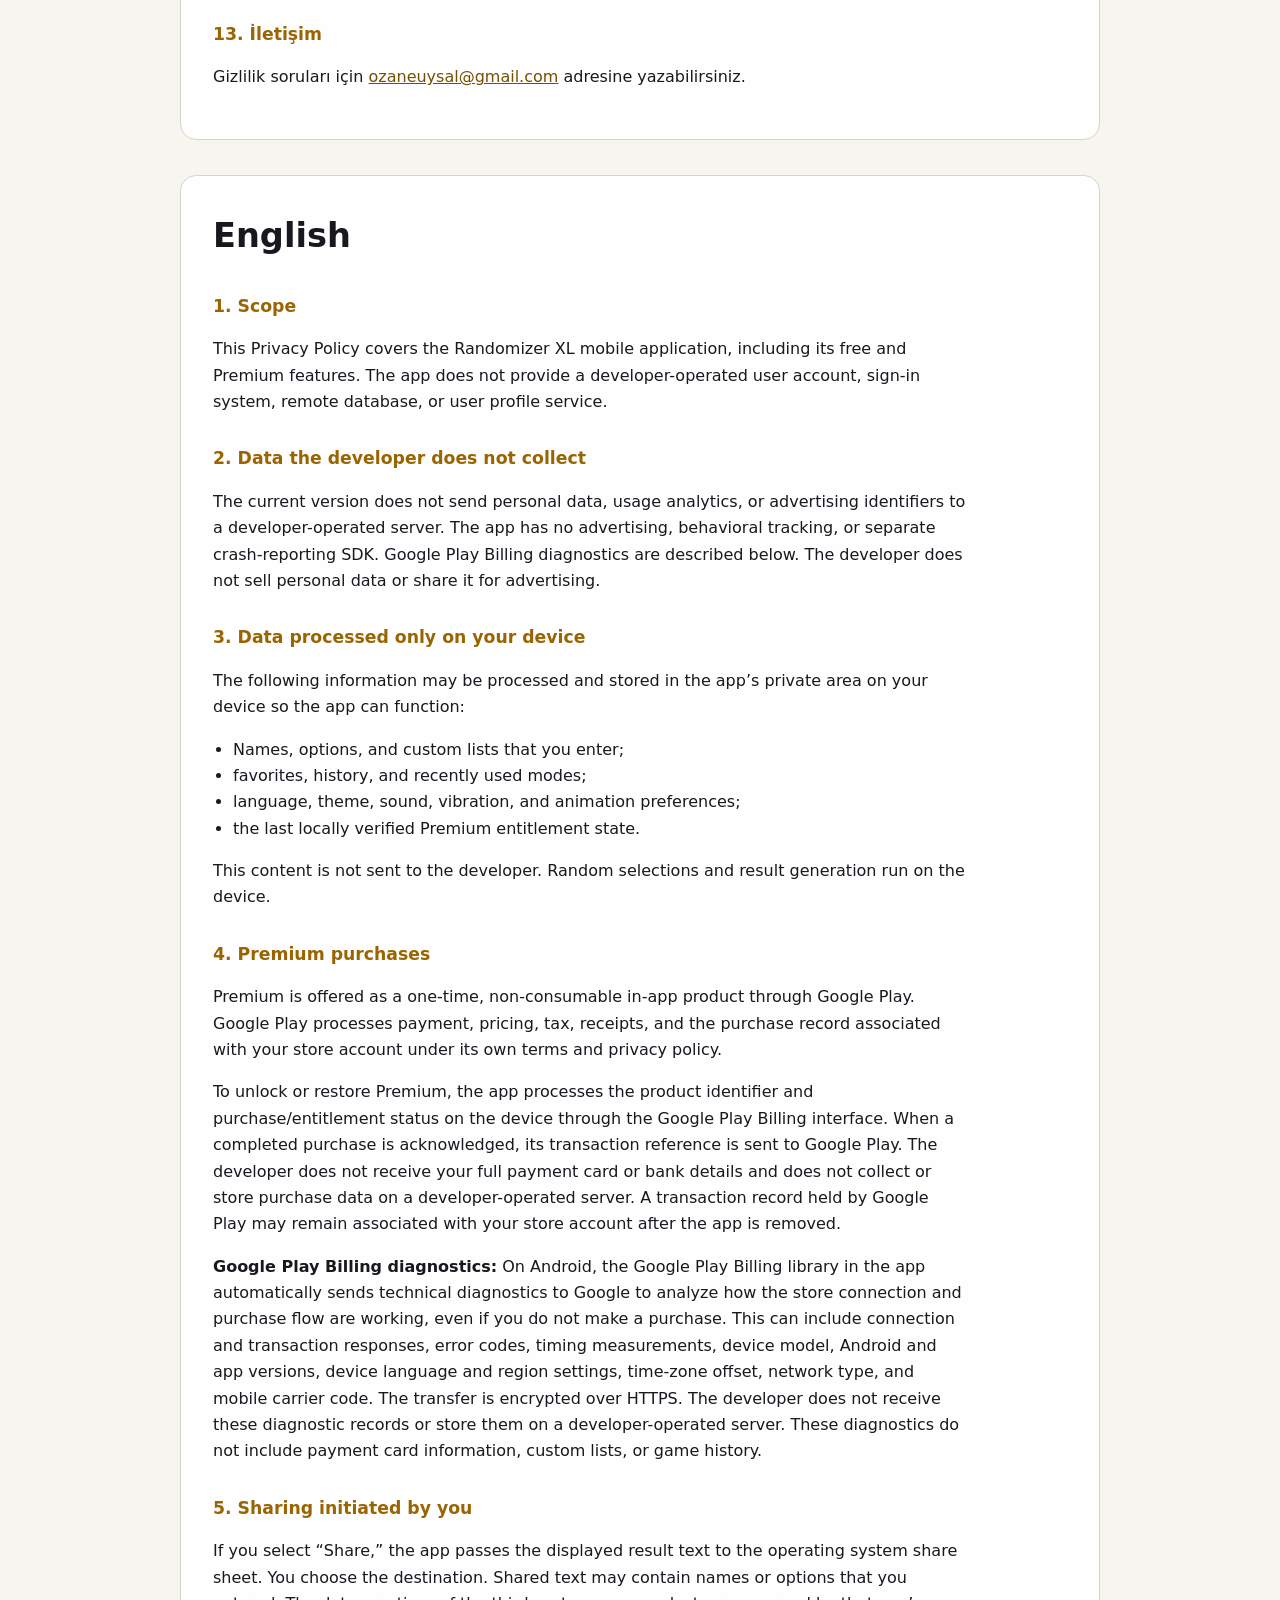
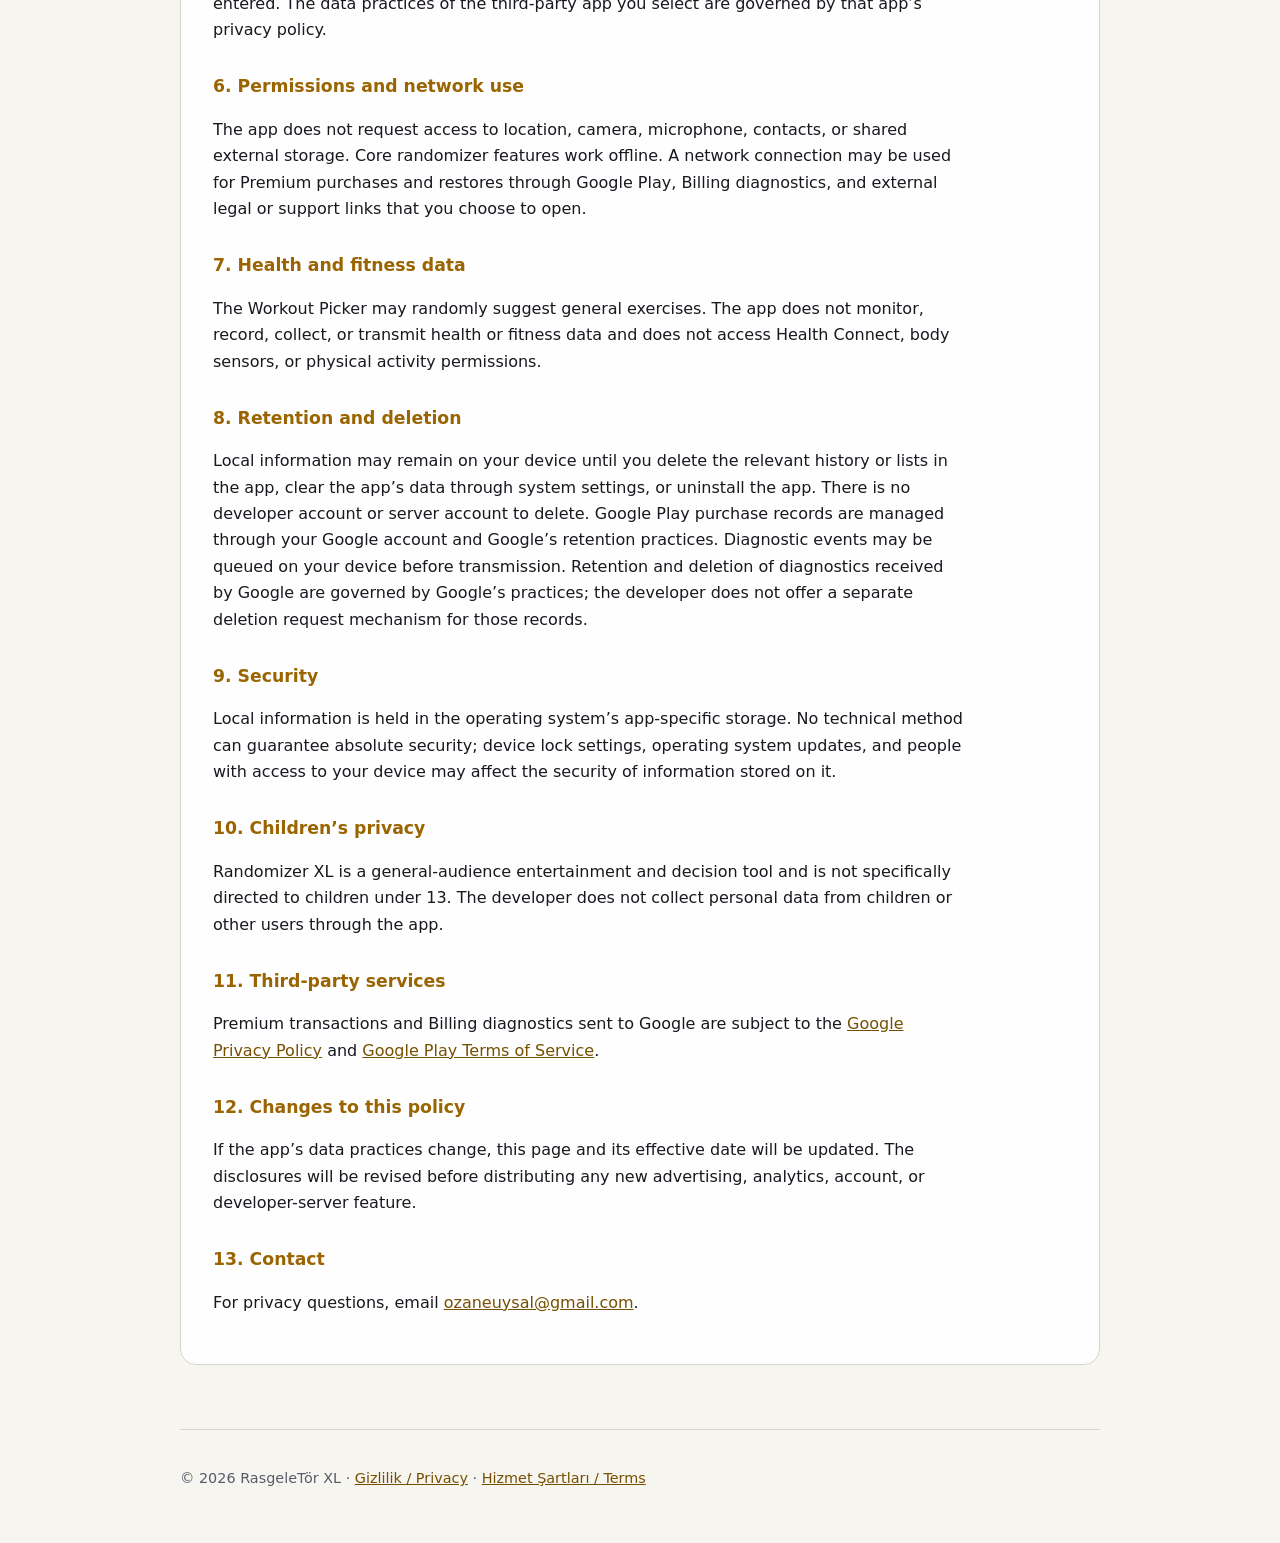
==== commit 38a7fbdc: "Disclose Google Play Billing diagnostics" ====
--- a/index.html
+++ b/index.html
@@ -36,7 +36,7 @@
         <div class="meta-grid">
           <div class="meta-card">
             <span>Yürürlük tarihi / Effective date</span>
-            <strong>28 Temmuz 2026 / July 28, 2026</strong>
+            <strong>7 Kasım 2026 / November 7, 2026</strong>
           </div>
           <div class="meta-card">
             <span>Destek / Support</span>
@@ -63,9 +63,10 @@
         <h3>2. Geliştiricinin toplamadığı veriler</h3>
         <p>
           Mevcut sürüm; geliştiriciye ait bir sunucuya kişisel veri, kullanım
-          analitiği veya reklam kimliği göndermez. Reklam, üçüncü taraf analiz,
-          davranışsal takip veya çökme raporlama SDK’sı içermez. Geliştirici
-          kişisel verileri satmaz ve reklam amacıyla paylaşmaz.
+          analitiği veya reklam kimliği göndermez. Uygulamada reklam,
+          davranışsal takip veya ayrı bir çökme raporlama SDK’sı yoktur.
+          Google Play Billing’in teknik tanılaması aşağıda açıklanmıştır.
+          Geliştirici kişisel verileri satmaz ve reklam amacıyla paylaşmaz.
         </p>
 
         <h3>3. Yalnızca cihazda işlenen veriler</h3>
@@ -94,10 +95,25 @@
         <p>
           Uygulama, Premium erişimini açmak veya geri yüklemek için ürün kimliği
           ile satın alma/yetki durumunu Google Play Billing arayüzü üzerinden
-          cihazda işler. Geliştirici tam ödeme kartı veya banka bilgilerinize
-          erişmez; satın alma verilerini kendi sunucusunda toplamaz veya saklamaz.
+          cihazda işler. Tamamlanan bir satın alma onaylanırken, işlemin
+          referansı Google Play’e iletilir. Geliştirici tam ödeme kartı veya
+          banka bilgilerinize erişmez; satın alma verilerini kendi sunucusunda
+          toplamaz veya saklamaz.
           Google Play’de tutulan işlem kaydı, uygulama silinse bile mağaza
           hesabınızda kalabilir.
+        </p>
+        <p>
+          <strong>Google Play Billing tanılaması:</strong> Android’de uygulamaya
+          eklenen Google Play Billing kütüphanesi, satın alma yapılmasa da
+          mağaza bağlantısının ve satın alma akışının çalışmasını analiz etmek
+          için Google’a otomatik olarak teknik tanılama verileri gönderir.
+          Bunlar bağlantı ve işlem yanıtları, hata kodları, zamanlama ölçümleri,
+          cihaz modeli, Android ve uygulama sürümleri, cihazın dil ve bölge
+          ayarları, saat dilimi farkı, ağ türü ve mobil operatör kodu gibi
+          teknik bilgileri içerebilir. Aktarım HTTPS üzerinden şifrelenir. Geliştirici
+          bu tanılama kayıtlarını almaz veya kendi sunucusunda saklamaz.
+          Tanılama verileri kart bilgilerinizi, özel listelerinizi veya oyun
+          geçmişinizi içermez.
         </p>
 
         <h3>5. Kullanıcının başlattığı paylaşım</h3>
@@ -113,9 +129,9 @@
         <p>
           Uygulama konum, kamera, mikrofon, kişiler veya paylaşılan harici
           depolama erişimi istemez. Temel rastgele seçim özellikleri çevrimdışı
-          çalışır. Ağ bağlantısı; Google Play ile Premium satın alma/geri yükleme
-          işlemleri ve sizin açmayı seçtiğiniz harici hukuk veya destek
-          bağlantıları için kullanılabilir.
+          çalışır. Ağ bağlantısı; Google Play ile Premium satın alma ve geri
+          yükleme işlemleri, Billing tanılaması ve açmayı seçtiğiniz harici
+          hukuk veya destek bağlantıları için kullanılabilir.
         </p>
 
         <h3>7. Sağlık ve egzersiz verileri</h3>
@@ -133,7 +149,10 @@
           uygulamayı kaldırana kadar cihazda kalabilir. Uygulamanın geliştirici
           hesabı bulunmadığı için silinecek bir sunucu hesabı yoktur. Google Play
           satın alma kayıtları Google hesabınız ve Google’ın saklama kuralları
-          kapsamında yönetilir.
+          kapsamında yönetilir. Tanılama olayları gönderilmeden önce cihazda
+          kuyruğa alınabilir. Google’a ulaşan tanılama verilerinin saklanması ve
+          silinmesi Google’ın uygulamalarına tabidir; geliştirici bu kayıtlar
+          için ayrı bir silme talebi yöntemi sunmaz.
         </p>
 
         <h3>9. Güvenlik</h3>
@@ -154,7 +173,7 @@
 
         <h3>11. Üçüncü taraf hizmetleri</h3>
         <p>
-          Premium işlemleri için kullanılan
+          Premium işlemleri ve Google’a iletilen Billing tanılama verileri için
           <a href="https://policies.google.com/privacy" rel="noopener noreferrer"
             >Google Gizlilik Politikası</a
           >
@@ -194,10 +213,10 @@
         <h3>2. Data the developer does not collect</h3>
         <p>
           The current version does not send personal data, usage analytics, or
-          advertising identifiers to a developer-operated server. It contains no
-          advertising, third-party analytics, behavioral tracking, or crash
-          reporting SDK. The developer does not sell personal data or share it
-          for advertising.
+          advertising identifiers to a developer-operated server. The app has
+          no advertising, behavioral tracking, or separate crash-reporting SDK.
+          Google Play Billing diagnostics are described below. The developer
+          does not sell personal data or share it for advertising.
         </p>
 
         <h3>3. Data processed only on your device</h3>
@@ -226,10 +245,25 @@
         <p>
           To unlock or restore Premium, the app processes the product identifier
           and purchase/entitlement status on the device through the Google Play
-          Billing interface. The developer does not receive your full payment
-          card or bank details and does not collect or store purchase data on a
-          developer-operated server. A transaction record held by Google Play may
-          remain associated with your store account after the app is removed.
+          Billing interface. When a completed purchase is acknowledged, its
+          transaction reference is sent to Google Play. The developer does not
+          receive your full payment card or bank details and does not collect
+          or store purchase data on a developer-operated server. A transaction
+          record held by Google Play may remain associated with your store
+          account after the app is removed.
+        </p>
+        <p>
+          <strong>Google Play Billing diagnostics:</strong> On Android, the
+          Google Play Billing library in the app automatically sends technical
+          diagnostics to Google to analyze how the store connection and
+          purchase flow are working, even if you do not make a purchase.
+          This can include connection and transaction responses, error codes,
+          timing measurements, device model, Android and app versions, device
+          language and region settings, time-zone offset, network type, and
+          mobile carrier code. The transfer is encrypted over HTTPS. The developer
+          does not receive these diagnostic records or store them on a
+          developer-operated server. These diagnostics do not include payment
+          card information, custom lists, or game history.
         </p>
 
         <h3>5. Sharing initiated by you</h3>
@@ -246,8 +280,8 @@
           The app does not request access to location, camera, microphone,
           contacts, or shared external storage. Core randomizer features work
           offline. A network connection may be used for Premium purchases and
-          restores through Google Play and for external legal or support links
-          that you choose to open.
+          restores through Google Play, Billing diagnostics, and external legal
+          or support links that you choose to open.
         </p>
 
         <h3>7. Health and fitness data</h3>
@@ -265,6 +299,10 @@
           system settings, or uninstall the app. There is no developer account
           or server account to delete. Google Play purchase records are managed
           through your Google account and Google’s retention practices.
+          Diagnostic events may be queued on your device before transmission.
+          Retention and deletion of diagnostics received by Google are governed
+          by Google’s practices; the developer does not offer a separate
+          deletion request mechanism for those records.
         </p>
 
         <h3>9. Security</h3>
@@ -285,7 +323,8 @@
 
         <h3>11. Third-party services</h3>
         <p>
-          Premium transactions are subject to the
+          Premium transactions and Billing diagnostics sent to Google are
+          subject to the
           <a href="https://policies.google.com/privacy" rel="noopener noreferrer"
             >Google Privacy Policy</a
           >
